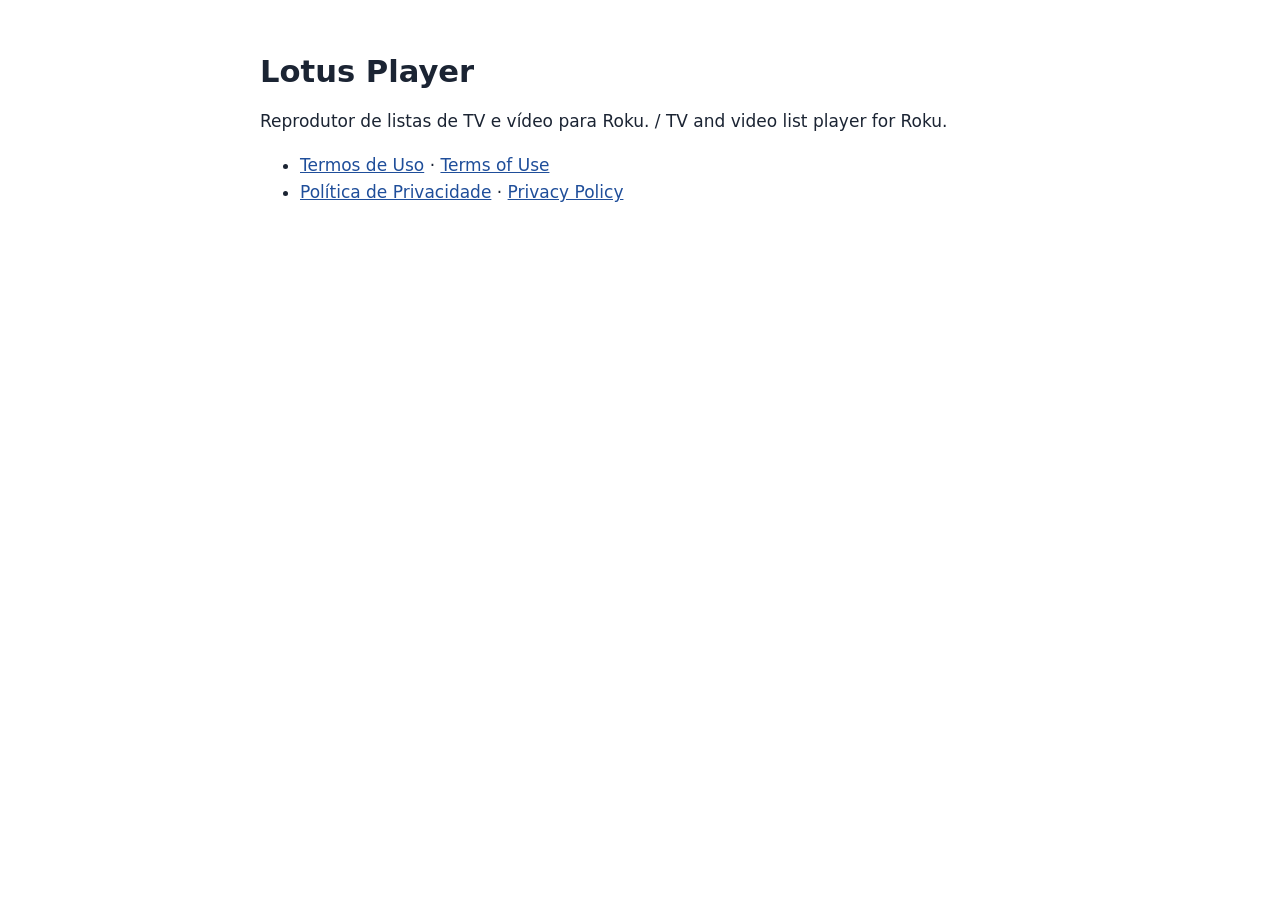
==== index.html @ 2d24d433 "Termos de Uso e Politica de Privacidade do Lotus Player (PT/EN) Co-Authored-By: Claude Opus 5.5 <nor" ====
<!doctype html>
<html lang="pt-BR">
<head>
<meta charset="utf-8">
<meta name="viewport" content="width=device-width, initial-scale=1">
<title>Lotus Player</title>
<link rel="stylesheet" href="estilo.css">
</head>
<body>
<main>
<h1>Lotus Player</h1>
<p>Reprodutor de listas de TV e vídeo para Roku. / TV and video list player for Roku.</p>
<ul>
<li><a href="termos.html">Termos de Uso</a> · <a href="termos.html#en">Terms of Use</a></li>
<li><a href="privacidade.html">Política de Privacidade</a> · <a href="privacidade.html#en">Privacy Policy</a></li>
</ul>
</main>
</body>
</html>
---- estilo.css ----
:root {
    --fundo: #ffffff;
    --texto: #1b2433;
    --suave: #5a6b85;
    --destaque: #1f4e9a;
}
@media (prefers-color-scheme: dark) {
    :root {
        --fundo: #07111f;
        --texto: #e3e9f3;
        --suave: #8fa3c2;
        --destaque: #7aa7ff;
    }
}
body {
    margin: 0;
    background: var(--fundo);
    color: var(--texto);
    font: 17px/1.6 system-ui, -apple-system, "Segoe UI", Roboto, sans-serif;
}
main {
    max-width: 760px;
    margin: 0 auto;
    padding: 32px 16px 64px;
}
h1 { font-size: 1.8em; line-height: 1.25; margin-bottom: 0.2em; }
h2 { font-size: 1.15em; margin-top: 1.8em; }
a { color: var(--destaque); }
.data, .idiomas { color: var(--suave); font-size: 0.9em; }
hr { border: 0; border-top: 1px solid var(--suave); margin: 48px 0; opacity: 0.4; }
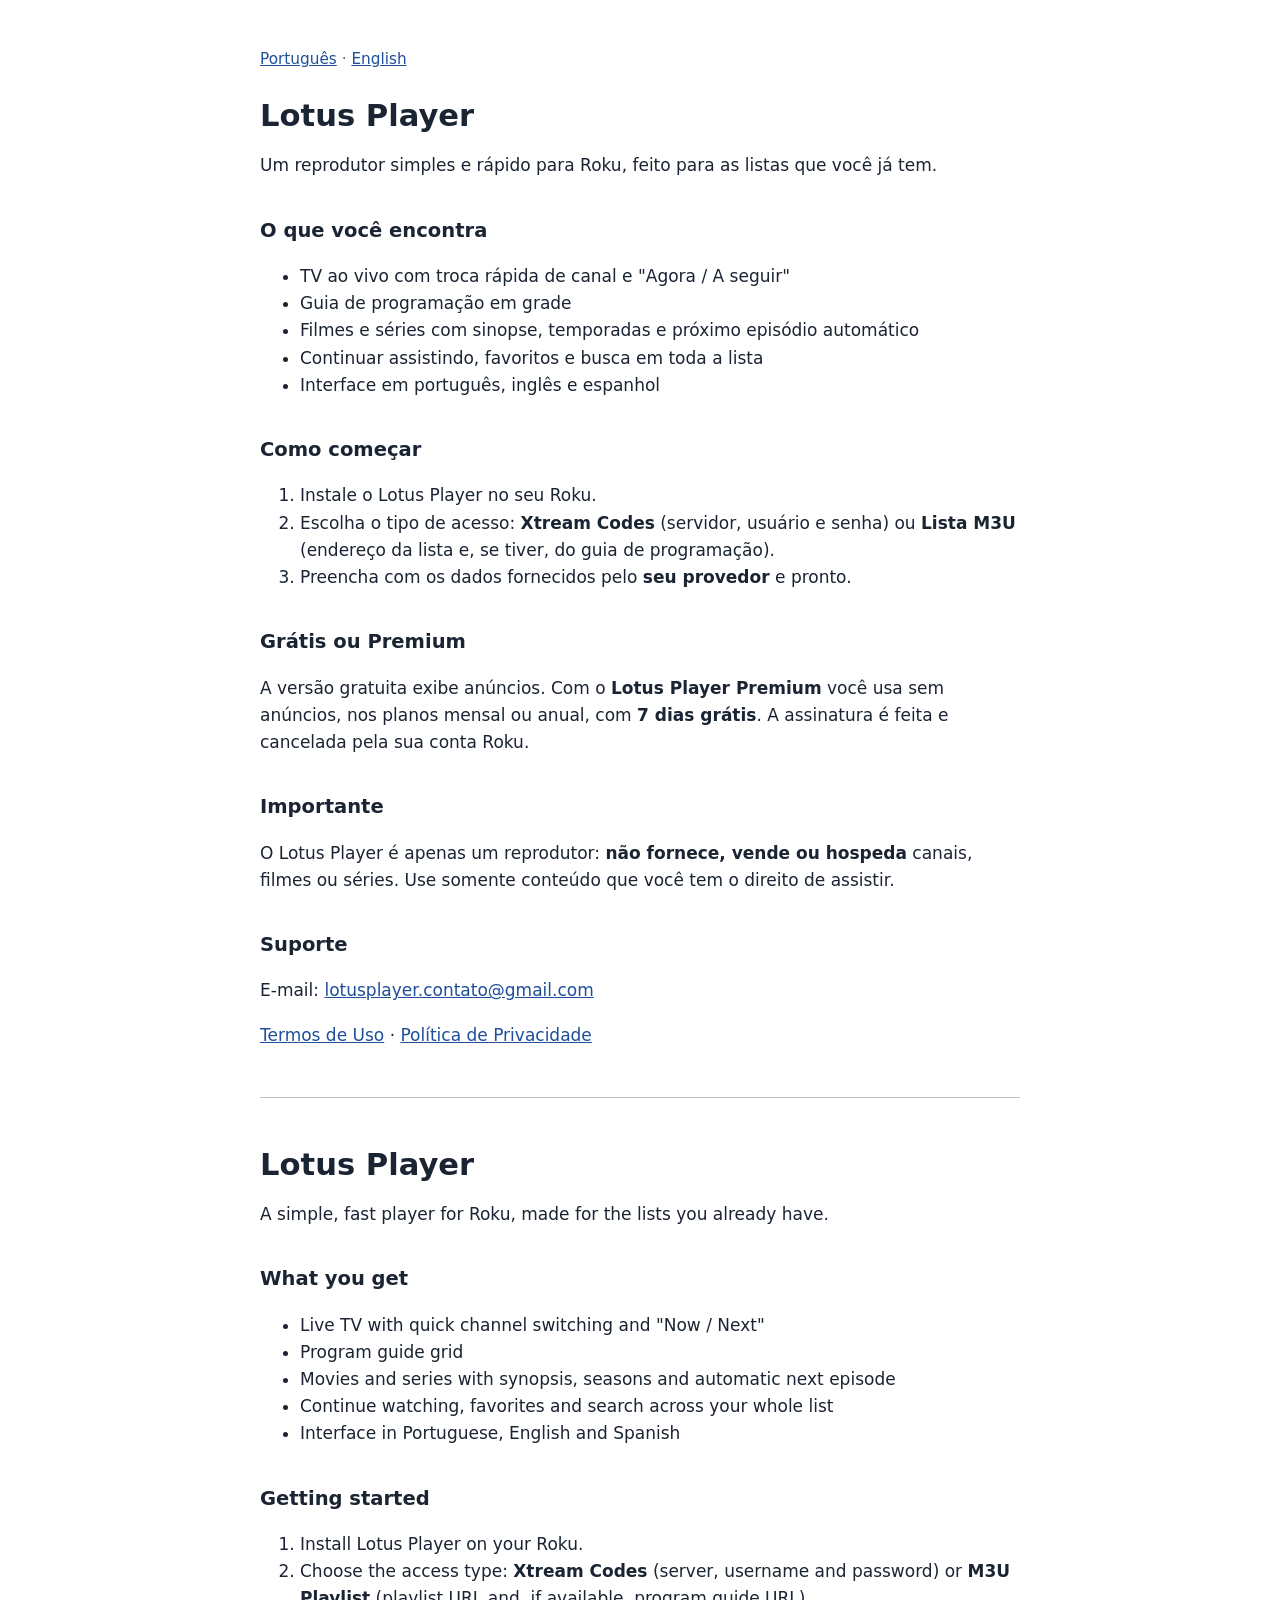
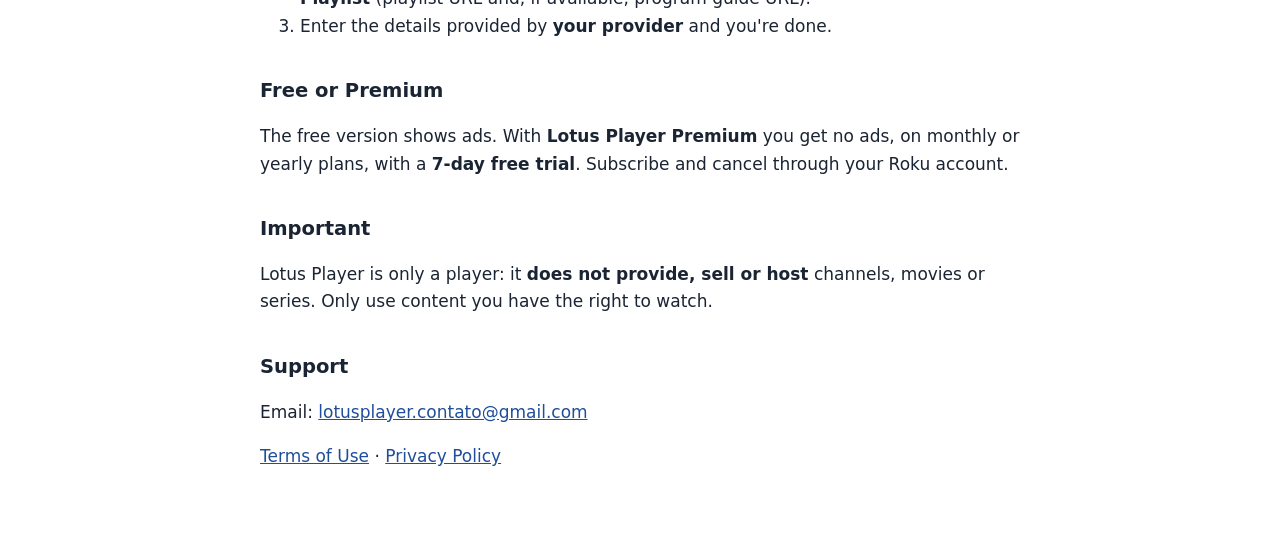
==== commit 65a62d26: "Pagina inicial de apresentacao do Lotus Player (Saiba mais da loja) Co-Authored-By: Claude Opus 5.5 " ====
--- a/index.html
+++ b/index.html
@@ -3,17 +3,77 @@
 <head>
 <meta charset="utf-8">
 <meta name="viewport" content="width=device-width, initial-scale=1">
-<title>Lotus Player</title>
+<title>Lotus Player — player de TV para Roku</title>
+<meta name="description" content="Lotus Player: reprodutor para Roku das suas listas de TV, filmes e séries, com guia de programação, favoritos e busca.">
 <link rel="stylesheet" href="estilo.css">
 </head>
 <body>
 <main>
+<p class="idiomas"><a href="#pt">Português</a> · <a href="#en">English</a></p>
+
+<section id="pt" lang="pt-BR">
 <h1>Lotus Player</h1>
-<p>Reprodutor de listas de TV e vídeo para Roku. / TV and video list player for Roku.</p>
+<p>Um reprodutor simples e rápido para Roku, feito para as listas que você já tem.</p>
+
+<h2>O que você encontra</h2>
 <ul>
-<li><a href="termos.html">Termos de Uso</a> · <a href="termos.html#en">Terms of Use</a></li>
-<li><a href="privacidade.html">Política de Privacidade</a> · <a href="privacidade.html#en">Privacy Policy</a></li>
+<li>TV ao vivo com troca rápida de canal e "Agora / A seguir"</li>
+<li>Guia de programação em grade</li>
+<li>Filmes e séries com sinopse, temporadas e próximo episódio automático</li>
+<li>Continuar assistindo, favoritos e busca em toda a lista</li>
+<li>Interface em português, inglês e espanhol</li>
 </ul>
+
+<h2>Como começar</h2>
+<ol>
+<li>Instale o Lotus Player no seu Roku.</li>
+<li>Escolha o tipo de acesso: <strong>Xtream Codes</strong> (servidor, usuário e senha) ou <strong>Lista M3U</strong> (endereço da lista e, se tiver, do guia de programação).</li>
+<li>Preencha com os dados fornecidos pelo <strong>seu provedor</strong> e pronto.</li>
+</ol>
+
+<h2>Grátis ou Premium</h2>
+<p>A versão gratuita exibe anúncios. Com o <strong>Lotus Player Premium</strong> você usa sem anúncios, nos planos mensal ou anual, com <strong>7 dias grátis</strong>. A assinatura é feita e cancelada pela sua conta Roku.</p>
+
+<h2>Importante</h2>
+<p>O Lotus Player é apenas um reprodutor: <strong>não fornece, vende ou hospeda</strong> canais, filmes ou séries. Use somente conteúdo que você tem o direito de assistir.</p>
+
+<h2>Suporte</h2>
+<p>E-mail: <a href="mailto:lotusplayer.contato@gmail.com">lotusplayer.contato@gmail.com</a></p>
+<p><a href="termos.html">Termos de Uso</a> · <a href="privacidade.html">Política de Privacidade</a></p>
+</section>
+
+<hr>
+
+<section id="en" lang="en">
+<h1>Lotus Player</h1>
+<p>A simple, fast player for Roku, made for the lists you already have.</p>
+
+<h2>What you get</h2>
+<ul>
+<li>Live TV with quick channel switching and "Now / Next"</li>
+<li>Program guide grid</li>
+<li>Movies and series with synopsis, seasons and automatic next episode</li>
+<li>Continue watching, favorites and search across your whole list</li>
+<li>Interface in Portuguese, English and Spanish</li>
+</ul>
+
+<h2>Getting started</h2>
+<ol>
+<li>Install Lotus Player on your Roku.</li>
+<li>Choose the access type: <strong>Xtream Codes</strong> (server, username and password) or <strong>M3U Playlist</strong> (playlist URL and, if available, program guide URL).</li>
+<li>Enter the details provided by <strong>your provider</strong> and you're done.</li>
+</ol>
+
+<h2>Free or Premium</h2>
+<p>The free version shows ads. With <strong>Lotus Player Premium</strong> you get no ads, on monthly or yearly plans, with a <strong>7-day free trial</strong>. Subscribe and cancel through your Roku account.</p>
+
+<h2>Important</h2>
+<p>Lotus Player is only a player: it <strong>does not provide, sell or host</strong> channels, movies or series. Only use content you have the right to watch.</p>
+
+<h2>Support</h2>
+<p>Email: <a href="mailto:lotusplayer.contato@gmail.com">lotusplayer.contato@gmail.com</a></p>
+<p><a href="termos.html#en">Terms of Use</a> · <a href="privacidade.html#en">Privacy Policy</a></p>
+</section>
 </main>
 </body>
 </html>
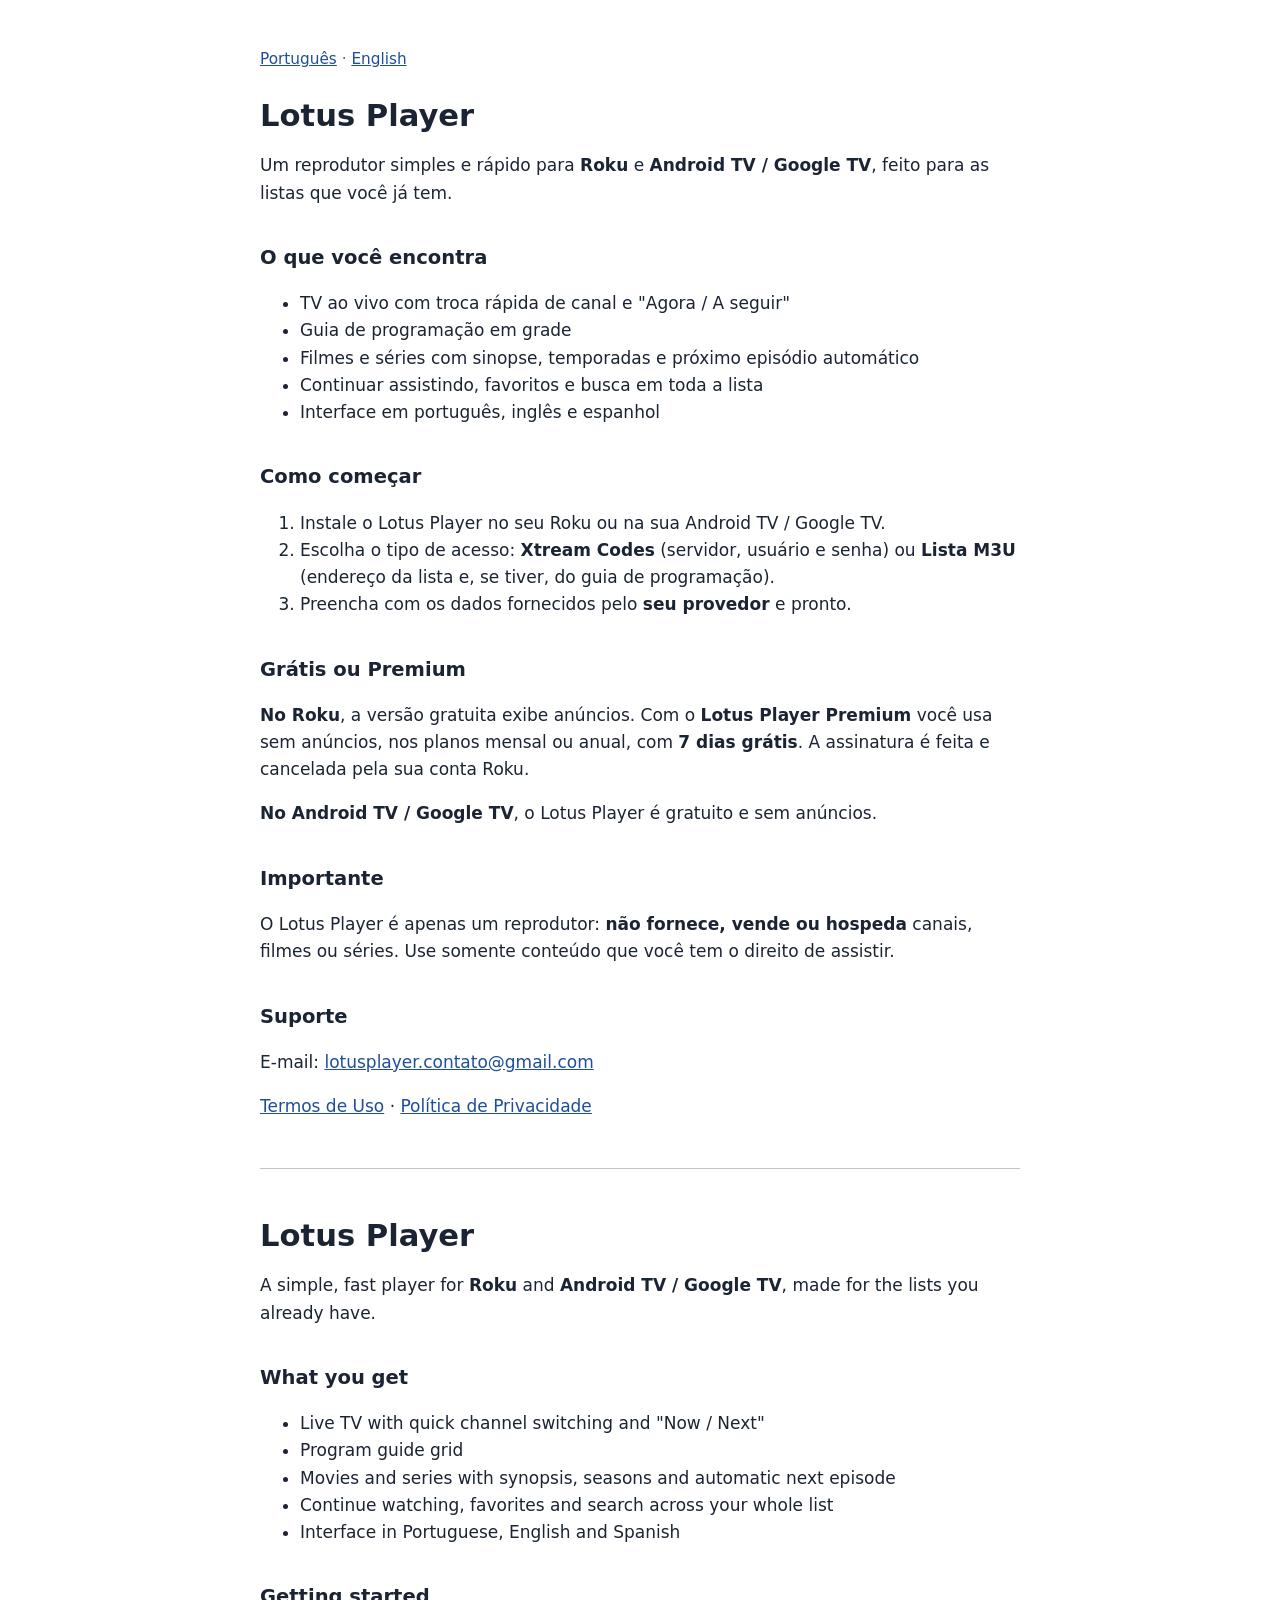
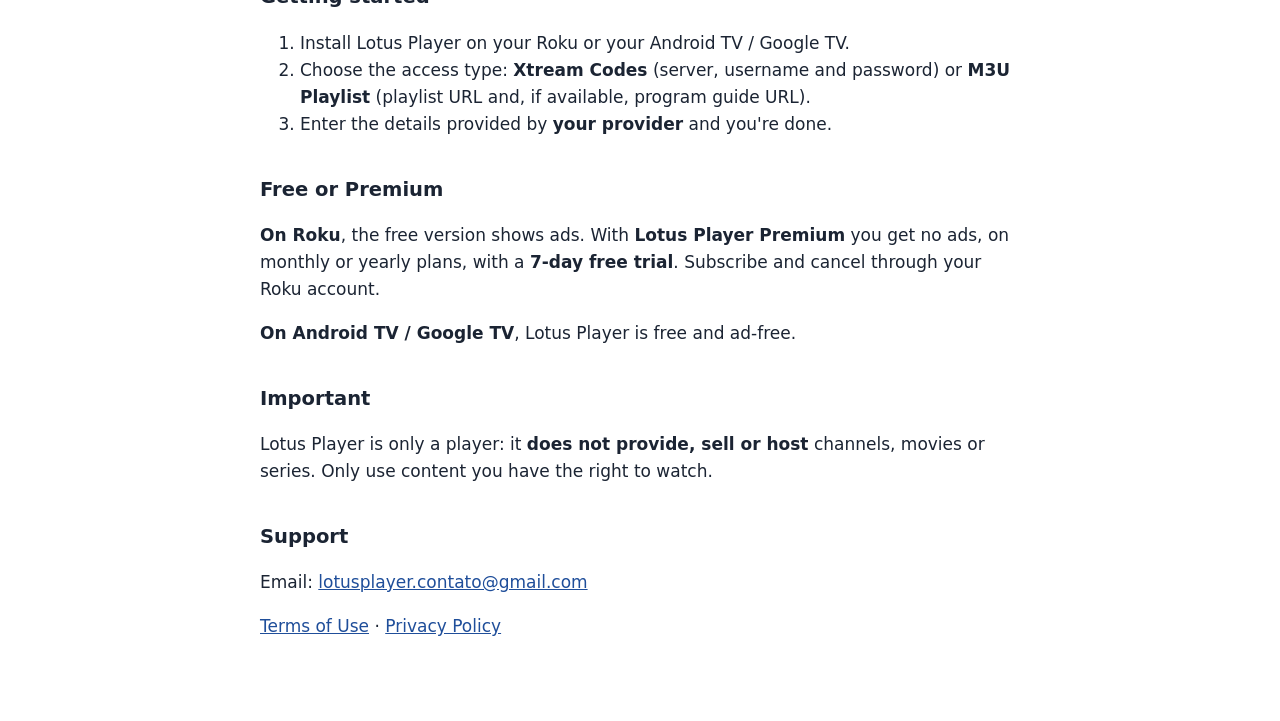
==== commit 187f44b1: "Termos, privacidade e pagina inicial para Roku + Android TV; lista do revisor da Google Play - Termo" ====
--- a/index.html
+++ b/index.html
@@ -3,8 +3,8 @@
 <head>
 <meta charset="utf-8">
 <meta name="viewport" content="width=device-width, initial-scale=1">
-<title>Lotus Player — player de TV para Roku</title>
-<meta name="description" content="Lotus Player: reprodutor para Roku das suas listas de TV, filmes e séries, com guia de programação, favoritos e busca.">
+<title>Lotus Player — player de TV para Roku e Android TV</title>
+<meta name="description" content="Lotus Player: reprodutor para Roku e Android TV / Google TV das suas listas de TV, filmes e séries, com guia de programação, favoritos e busca.">
 <link rel="stylesheet" href="estilo.css">
 </head>
 <body>
@@ -13,7 +13,7 @@
 
 <section id="pt" lang="pt-BR">
 <h1>Lotus Player</h1>
-<p>Um reprodutor simples e rápido para Roku, feito para as listas que você já tem.</p>
+<p>Um reprodutor simples e rápido para <strong>Roku</strong> e <strong>Android TV / Google TV</strong>, feito para as listas que você já tem.</p>
 
 <h2>O que você encontra</h2>
 <ul>
@@ -26,13 +26,14 @@
 
 <h2>Como começar</h2>
 <ol>
-<li>Instale o Lotus Player no seu Roku.</li>
+<li>Instale o Lotus Player no seu Roku ou na sua Android TV / Google TV.</li>
 <li>Escolha o tipo de acesso: <strong>Xtream Codes</strong> (servidor, usuário e senha) ou <strong>Lista M3U</strong> (endereço da lista e, se tiver, do guia de programação).</li>
 <li>Preencha com os dados fornecidos pelo <strong>seu provedor</strong> e pronto.</li>
 </ol>
 
 <h2>Grátis ou Premium</h2>
-<p>A versão gratuita exibe anúncios. Com o <strong>Lotus Player Premium</strong> você usa sem anúncios, nos planos mensal ou anual, com <strong>7 dias grátis</strong>. A assinatura é feita e cancelada pela sua conta Roku.</p>
+<p><strong>No Roku</strong>, a versão gratuita exibe anúncios. Com o <strong>Lotus Player Premium</strong> você usa sem anúncios, nos planos mensal ou anual, com <strong>7 dias grátis</strong>. A assinatura é feita e cancelada pela sua conta Roku.</p>
+<p><strong>No Android TV / Google TV</strong>, o Lotus Player é gratuito e sem anúncios.</p>
 
 <h2>Importante</h2>
 <p>O Lotus Player é apenas um reprodutor: <strong>não fornece, vende ou hospeda</strong> canais, filmes ou séries. Use somente conteúdo que você tem o direito de assistir.</p>
@@ -46,7 +47,7 @@
 
 <section id="en" lang="en">
 <h1>Lotus Player</h1>
-<p>A simple, fast player for Roku, made for the lists you already have.</p>
+<p>A simple, fast player for <strong>Roku</strong> and <strong>Android TV / Google TV</strong>, made for the lists you already have.</p>
 
 <h2>What you get</h2>
 <ul>
@@ -59,13 +60,14 @@
 
 <h2>Getting started</h2>
 <ol>
-<li>Install Lotus Player on your Roku.</li>
+<li>Install Lotus Player on your Roku or your Android TV / Google TV.</li>
 <li>Choose the access type: <strong>Xtream Codes</strong> (server, username and password) or <strong>M3U Playlist</strong> (playlist URL and, if available, program guide URL).</li>
 <li>Enter the details provided by <strong>your provider</strong> and you're done.</li>
 </ol>
 
 <h2>Free or Premium</h2>
-<p>The free version shows ads. With <strong>Lotus Player Premium</strong> you get no ads, on monthly or yearly plans, with a <strong>7-day free trial</strong>. Subscribe and cancel through your Roku account.</p>
+<p><strong>On Roku</strong>, the free version shows ads. With <strong>Lotus Player Premium</strong> you get no ads, on monthly or yearly plans, with a <strong>7-day free trial</strong>. Subscribe and cancel through your Roku account.</p>
+<p><strong>On Android TV / Google TV</strong>, Lotus Player is free and ad-free.</p>
 
 <h2>Important</h2>
 <p>Lotus Player is only a player: it <strong>does not provide, sell or host</strong> channels, movies or series. Only use content you have the right to watch.</p>
